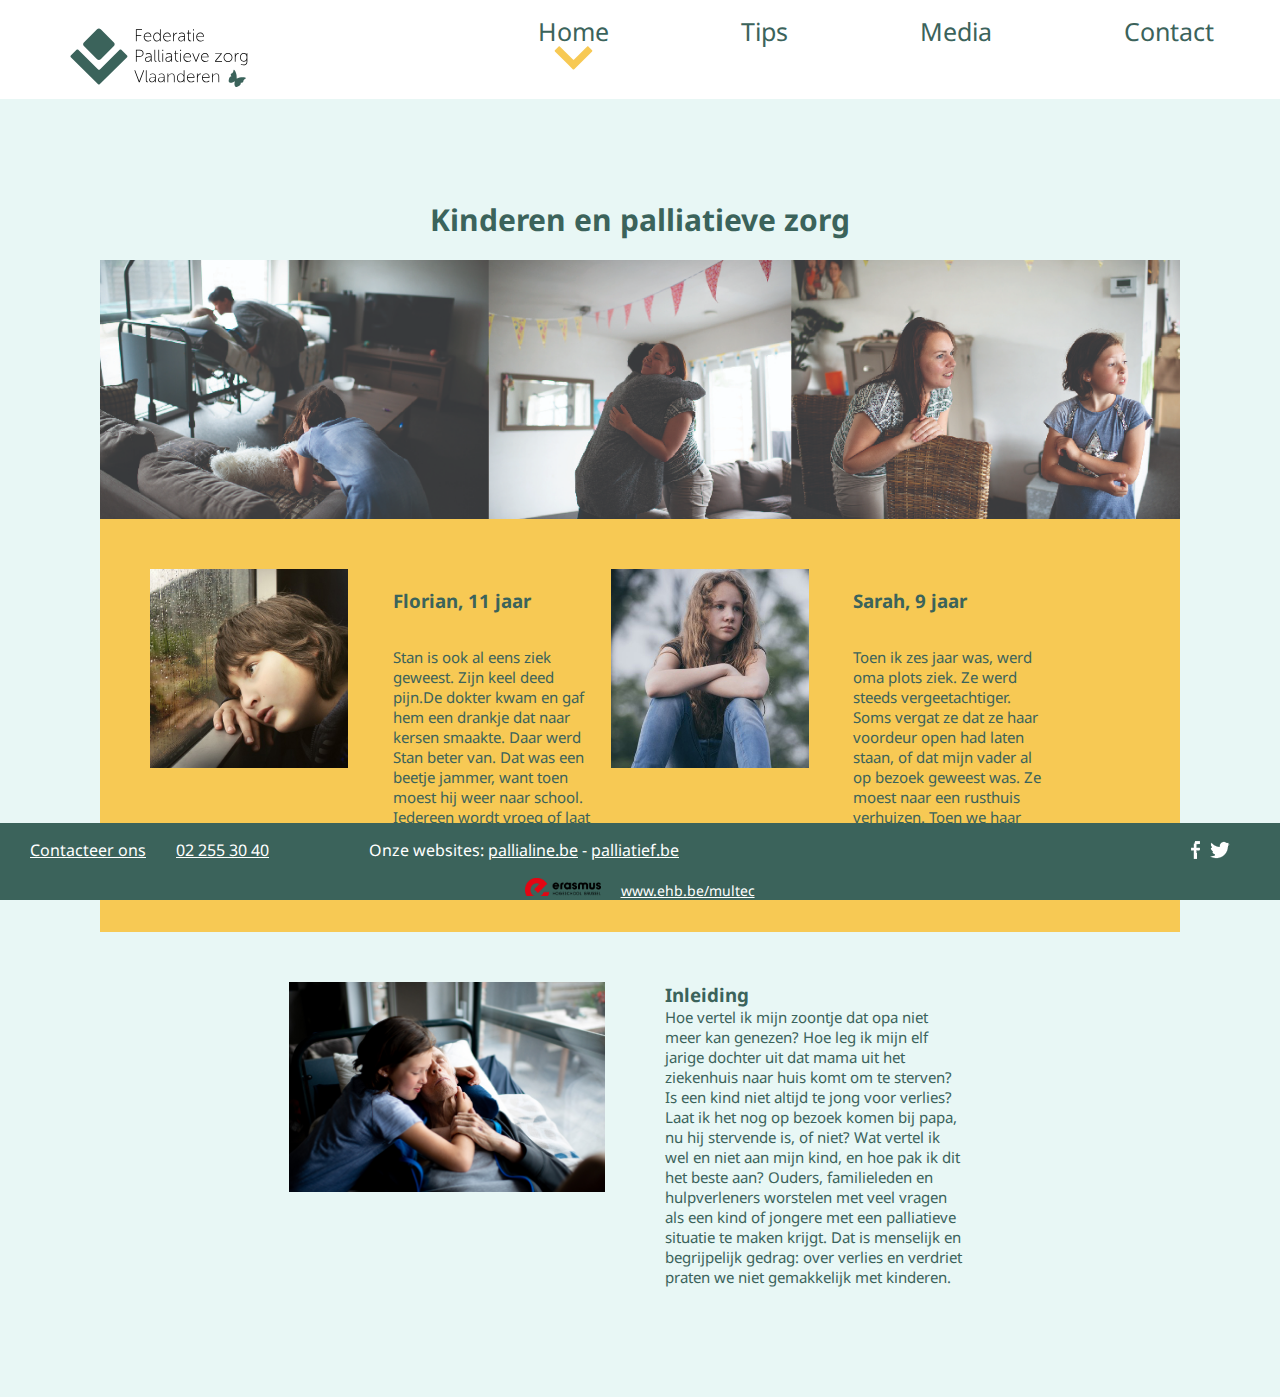
==== index.html @ 3e119bdb "html files uit de map gehaald" ====
<!DOCTYPE html>
<html lang="nl">

    <head>
        <meta charset="UTF-8">
        <meta name="description" content="Palliatieve Zorg en Kinderen Vlaanderen Homepagina">
        <meta name="keywords" content="Palliatief,palliatievezorg,vlaanderen,kinderen">
        <meta name="author" content="Sarah Verbelen, Brent Carton, Narjis Chairi, Lothar Coppens, Kubilay Özdamar, departement Design en Technologie van de Erasmushogeschool Brussel">
        
        <title>Kinderen en palliatieve zorg</title>
        <link rel="stylesheet" href="CSS/main.css">
        <meta name="viewport" content="width=device-width, initial-scale=1.0">
        <link href="https://fonts.googleapis.com/css?family=Noto+Sans" rel="stylesheet">
        <link rel="shortcut icon" type="image/gif" href="images/favicon.gif"/>
    </head>

    <body>
        <header>
            <nav>
                <ul>
                    <li><a href="contact.html">Contact</a></li>
                    <li class="media"><a href="#subnav1">Media</a>
                        <div id="subnav1">
                            <ul>
                                <li><a href="mediaboeken.html">Boeken &amp; multimedia</a></li>
                                <li><a href="medialinks.html">Links</a></li>
                            </ul>
                        </div>
                    </li>
                    <li><a href="tips.html">Tips</a></li>
                    <li id="current"><a href="index.html">Home</a></li>
                </ul>
                <div class="logo">
                    <a href="index.html"><img a src="images/logo.svg" alt="logo"></a>
                </div>
            </nav>
        </header>


        <h1 class="title">Kinderen en palliatieve zorg</h1>

        <div class="wrapper">
            <figure class="afmontage">
                <img src="images/homepage.jpg" alt="home">
            </figure>
            <section class="geel clearfix">
                <article class="getuigenis clearfix">
                    <img src="images/getuigenis2.jpg" alt="foto van Florian">
                    <h3>Florian, 11 jaar</h3>
                    <p> Stan is ook al eens ziek geweest. Zijn keel deed pijn.De dokter kwam en gaf hem een drankje dat naar kersen smaakte. Daar werd Stan beter van. Dat was een beetje jammer, want toen moest hij weer naar school. Iedereen wordt vroeg of laat beter, maar bij mama duurt het lang.
                    </p>
                </article>

                <article class="getuigenis clearfix">
                    <img src="images/getuigenis1.jpeg" alt="foto van Sarah">
                    <h3>Sarah, 9 jaar</h3>
                    <p> Toen ik zes jaar was, werd oma plots ziek. Ze werd steeds vergeetachtiger. Soms vergat ze dat ze haar voordeur open had laten staan, of dat mijn vader al op bezoek geweest was. Ze moest naar een rusthuis verhuizen. Toen we haar bezochten wist ze zelfs mijn naam niet meer...
                    </p>

                </article>   
            </section>


            <section class="columns inleiding clearfix">
                <article class="twocolumn" id="inleiding">
                    <img src="images/Fotos/image046.jpg" alt="">
                    <h3>Inleiding</h3>
                    <p>Hoe vertel ik mijn zoontje dat opa niet meer kan genezen? Hoe leg ik mijn elf jarige dochter uit dat mama uit het ziekenhuis naar huis komt om te sterven? Is een kind niet altijd te jong voor verlies? Laat ik het nog op bezoek komen bij papa, nu hij stervende is, of niet? Wat vertel ik wel en niet aan mijn kind, en hoe pak ik dit het beste aan? Ouders, familieleden en hulpverleners worstelen met veel vragen als een kind of jongere met een palliatieve situatie te maken krijgt. Dat is menselijk en begrijpelijk gedrag: over verlies en verdriet praten we niet gemakkelijk met kinderen.
                    </p>
                </article>
            </section>
        </div>

        <footer>
            <p class="contact"><a href="contact.html">Contacteer ons</a></p>
            <p class="number"><a href="tel:022553040">02 255 30 40</a></p>
            <ul class="social">
                <li><a id="facebook" href="https://www.facebook.com/palliatief/">facebook</a></li>
                <li><a id="twitter" href="https://twitter.com/FPZVlaanderen">twitter</a></li>
            </ul>
            <p class="websites">Onze websites: <a href="http://www.pallialine.be">pallialine.be</a> - <a href="http://www.palliatief.be/template.asp?f=index.htm">palliatief.be</a></p>
            <div class="copyright">
                <a href="https://www.erasmushogeschool.be/nl/opleidingen/multimedia-communicatietechnologie" class="ehb"><img src="images/horizontaal%20EhB-logo%20(transparante%20achtergrond).png" alt="EHB logo">www.ehb.be/multec</a></div>
        </footer>
    </body>

</html>
---- CSS/main.css ----
/*BASIS*/
@import url(basis/typografie.css);
@import url(basis/basis.css);
@import url(basis/fonts.css);
@import url(basis/layout.css);

/*NAVIGATIE*/
@import url(navigatie/header.css);
@import url(navigatie/footer.css);
@import url(navigatie/sidenav.css);

/*PAGINAS*/
@import url(paginas/home.css);
@import url(paginas/contact.css);
@import url(paginas/mediaboeken.css);
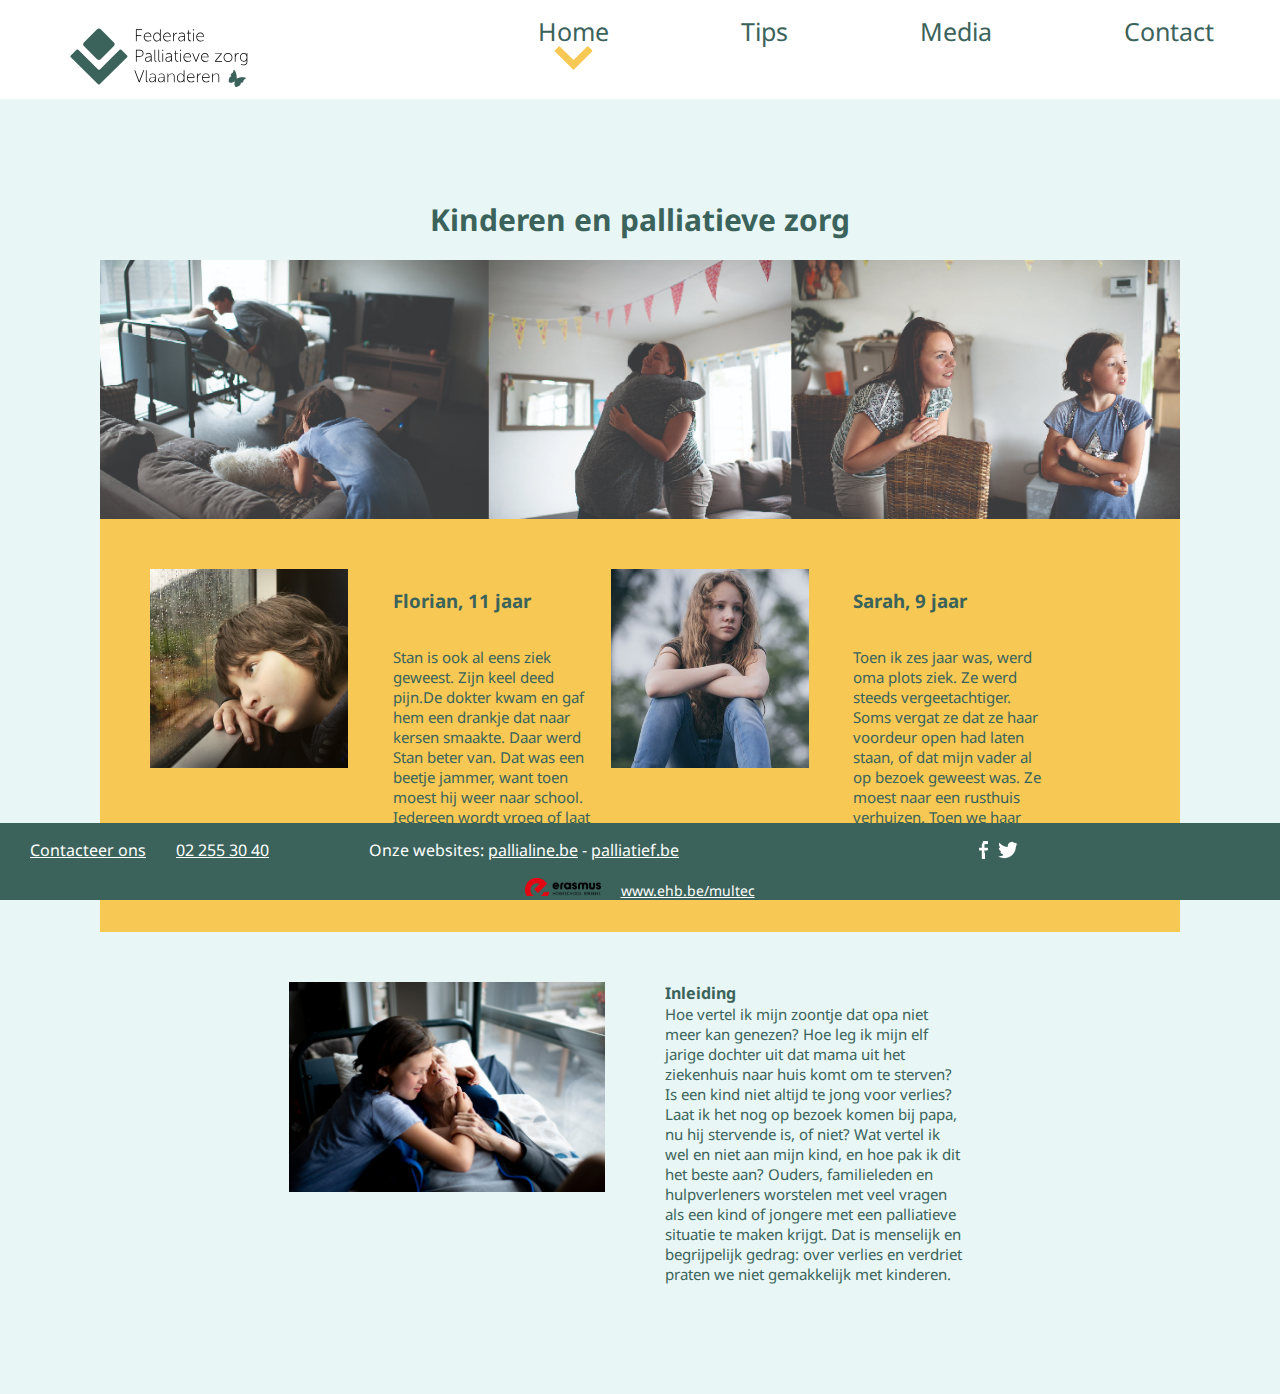
==== commit 3120e9a4: "fixing things" ====
--- a/index.html
+++ b/index.html
@@ -31,7 +31,7 @@
                     <li id="current"><a href="index.html">Home</a></li>
                 </ul>
                 <div class="logo">
-                    <a href="index.html"><img a src="images/logo.svg" alt="logo"></a>
+                    <a href="index.html"><img src="images/logo.svg" alt="logo"></a>
                 </div>
             </nav>
         </header>
@@ -64,7 +64,7 @@
             <section class="columns inleiding clearfix">
                 <article class="twocolumn" id="inleiding">
                     <img src="images/Fotos/image046.jpg" alt="">
-                    <h3>Inleiding</h3>
+                    <h4>Inleiding</h4>
                     <p>Hoe vertel ik mijn zoontje dat opa niet meer kan genezen? Hoe leg ik mijn elf jarige dochter uit dat mama uit het ziekenhuis naar huis komt om te sterven? Is een kind niet altijd te jong voor verlies? Laat ik het nog op bezoek komen bij papa, nu hij stervende is, of niet? Wat vertel ik wel en niet aan mijn kind, en hoe pak ik dit het beste aan? Ouders, familieleden en hulpverleners worstelen met veel vragen als een kind of jongere met een palliatieve situatie te maken krijgt. Dat is menselijk en begrijpelijk gedrag: over verlies en verdriet praten we niet gemakkelijk met kinderen.
                     </p>
                 </article>
